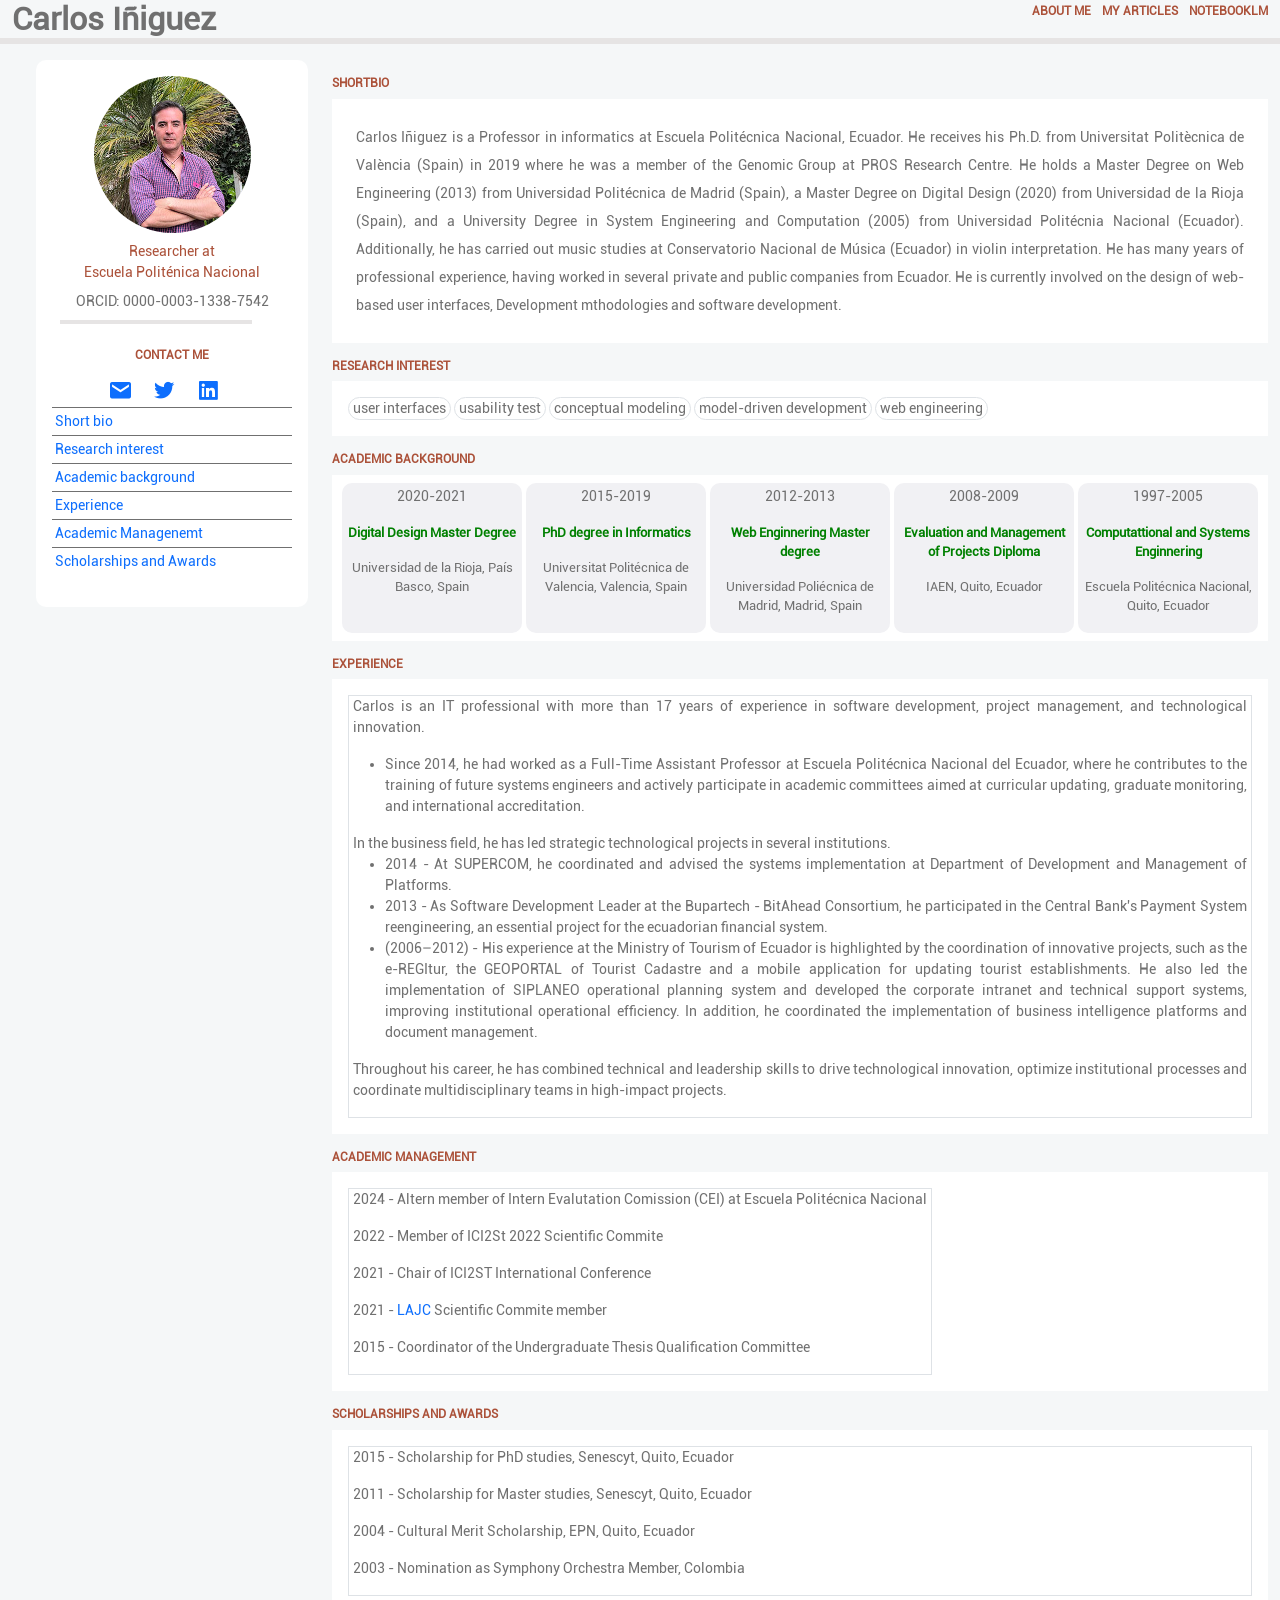
==== index.html @ 4444f332 "Reinicio" ====
<!DOCTYPE html>
<html lang="en">

<head>
    <meta charset="UTF-8">
    <meta http-equiv="X-UA-Compatible" content="IE=edge">
    <meta name="viewport" content="width=device-width, initial-scale=1.0">
    <title>Document</title>
    <!-- CSS Bootstrap -->
    <link href="https://cdn.jsdelivr.net/npm/bootstrap@5.1.3/dist/css/bootstrap.min.css" rel="stylesheet"
        integrity="sha384-1BmE4kWBq78iYhFldvKuhfTAU6auU8tT94WrHftjDbrCEXSU1oBoqyl2QvZ6jIW3" crossorigin="anonymous">
    <!-- CSS boxicons-->
    <link href='https://unpkg.com/boxicons@2.1.2/css/boxicons.min.css' rel='stylesheet'>
    <!-- CSS personal -->
    <link href="css/estilos.css" rel="stylesheet">

</head>

<body>
    <div class="container-fluid">

        <div class="row">
            <!--header class="fixed-top bg-white pt-3"-->
            <div class="col-12 col-lg-3 text-center text-lg-start">
                <h2 class="titulo d-inline">Carlos Iñiguez</h2>
            </div>
            <div class="col-12 col-lg-9 text-center text-lg-end">
                <!--span class="float-end me-5"-->
                <ul class="list-inline">
                    <li class="list-inline-item"><a class="menu" href="index.html">about me</a></li>
                    <li class="list-inline-item"><a class="menu" href="publications.html">my articles</a></li>
                    <li class="list-inline-item "><a class="menu" href="notebooklm/index.html">notebooklm</a></li>
                </ul>
                <!--/span-->
            </div>
            <div style="height: 6px; background-color: #E6E4E4;"> </div>
            <!--/header-->
        </div>





        <div class="row pt-3">
            <div class="col-12 col-md-3">
                <div id="carta" class="p-3 ms-4 mb-4 bg-white text-center">
                    <img src="img/fotoPerfil2.jpg" alt="carlos iniguez" class="img-fluid rounded-circle" width="157px">
                    <div class="color3 mt-2">Researcher at <br> Escuela Politénica Nacional</div>
                    <div class="mt-2 mb-2">ORCID: 0000-0003-1338-7542</div>
                    <div class="ms-2 me-2" style="background-color:#E6E4E4;width: 80%;height: 4px;"></div>
                    <h2 class="menu mt-4 mb-3">Contact me</h2>

                    <span class="me-3">
                        <a href="mailto:carlos.iniguez@epn.edu.ec" target="_blank"><i
                                class='bx bxs-envelope bx-sm'></i></a>
                    </span>
                    <span class="me-3">
                        <a href="https://twitter.com/piposenior" target="_blank"><i
                                class='bx bxl-twitter bx-sm'></i></a>
                    </span>
                    <span class="me-3">
                        <a href="http://linkedin.com/in/carlos-iñiguez-58843658" target="_blank"><i
                                class='bx bxl-linkedin-square bx-sm'></i></a>
                    </span>

                    <div class="main-menu">
                        <ul>
                            <li><a href="#shortbio">Short bio</a></li>
                            <li><a href="#research">Research interest</a></li>
                            <li><a href="#academic">Academic background</a></li>
                            <li><a href="#experience">Experience</a></li>
                            <li><a href="#management">Academic Managenemt</a></li>
                            <li><a href="#scholarships">Scholarships and Awards</a></li>
                        </ul>
                    </div>

                </div>
            </div>

            <div class="col-12 col-md-9">
                <h2 id="shortbio" class="menu mt-3">Shortbio</h2>
                <div class="p-4 bg-white lh-lg text-justify">
                    Carlos Iñiguez is a Professor in informatics at Escuela Politécnica Nacional, Ecuador. He
                    receives his Ph.D. from Universitat Politècnica de València (Spain) in 2019 where he was a member of
                    the Genomic Group at PROS Research Centre. He holds a Master Degree on Web Engineering (2013) from
                    Universidad Politécnica de Madrid (Spain), a Master Degree on Digital Design (2020) from Universidad de la Rioja (Spain), and a University Degree in System Engineering and
                    Computation (2005) from Universidad Politécnia Nacional (Ecuador). Additionally, he has carried out
                    music studies at Conservatorio Nacional de Música (Ecuador) in violin interpretation. He has many years
                    of professional experience, having worked in several private and public companies from Ecuador. He
                    is currently involved on the design of web-based user interfaces, Development mthodologies and software development.
                </div>
                <h2 id="research" class="menu mt-3">research interest</h2>
                <div class="p-2 bg-white p-3">
                    <div class="border border-1 rounded-pill d-inline-block ps-1 pe-1">user interfaces</div>
                    <div class="border border-1 rounded-pill d-inline-block ps-1 pe-1">usability test</div>
                    <div class="border border-1 rounded-pill d-inline-block ps-1 pe-1">conceptual modeling</div>
                    <div class="border border-1 rounded-pill d-inline-block ps-1 pe-1">model-driven development</div>
                    <div class="border border-1 rounded-pill d-inline-block ps-1 pe-1">web engineering</div>
                </div>
                <h2 id="academic" class="menu mt-3">Academic Background</h2>
                <div class="bg-white p-2 d-flex justify-content-around">
                    <div class="time-card">
                        <p>2020-2021</p>
                        <div class="text-minimal">
                            <p>Digital Design Master Degree</p>
                            <p>Universidad de la Rioja, País Basco, Spain</p>
                        </div>
                    </div>
                    <div class="time-card">
                        <p>2015-2019</p>
                        <div class="text-minimal">
                            <p class="text-minimal">PhD degree in Informatics</p>
                            <p>Universitat Politécnica de Valencia, Valencia, Spain</p>
                        </div>
                    </div>
                    <div class="time-card">
                        <p>2012-2013</p>
                        <div class="text-minimal">
                            <p>Web Enginnering Master degree</p>
                            <p>Universidad Poliécnica de Madrid, Madrid, Spain</p>
                        </div>
                    </div>
                    <div class="time-card">
                        <p>2008-2009</p>
                        <div class="text-minimal">
                            <p>Evaluation and Management of Projects Diploma</p>
                            <p>IAEN, Quito, Ecuador</p>
                        </div>
                    </div>
                    <div class="time-card">
                        <p>1997-2005</p>
                        <div class="text-minimal">
                            <p>Computattional and Systems Enginnering</p>
                            <p>Escuela Politécnica Nacional, Quito, Ecuador</p>
                        </div>
                    </div>
                </div>
                <h2 id="experience" class="menu mt-3">Experience</h2>
                <div id="experience" class="p-2 bg-white p-3">
                    <div class="education border border-1 d-inline-block ps-1 pe-1 text-justify">
                        <p> Carlos is an IT professional with more than 17 years of experience in software development,
                            project management, and technological innovation.
                            <ul>
                                <li>Since 2014, he had worked as a Full-Time
                                    Assistant Professor at Escuela Politécnica Nacional del Ecuador, where he contributes to
                                    the training of future systems engineers and actively participate in academic committees
                                    aimed at curricular updating, graduate monitoring, and international accreditation.</li>
                              
                            </ul>
                            In the business field, he has led strategic technological projects in several institutions. 
                            <ul>
                                <li>2014 - At SUPERCOM, he coordinated and advised the systems implementation at Department of Development and Management of Platforms. </li>
                                <li>2013 - As Software Development Leader at the Bupartech - BitAhead Consortium, he participated in the Central Bank's Payment System reengineering, an essential project for the ecuadorian
                                    financial system. </li>
                                <li>(2006–2012) - His experience at the Ministry of Tourism of Ecuador is highlighted by the
                                    coordination of innovative projects, such as the e-REGItur, the GEOPORTAL of Tourist
                                    Cadastre and a mobile application for updating tourist establishments. He also led the
                                    implementation of SIPLANEO operational planning system and developed the corporate
                                    intranet and technical support systems, improving institutional operational efficiency. In
                                    addition, he coordinated the implementation of business intelligence platforms and
                                    document management.</li>
                            </ul>

                            Throughout his career, he has combined technical and leadership skills to drive technological
                            innovation, optimize institutional processes and coordinate multidisciplinary teams in
                            high-impact projects.</p>

                    </div>
                </div>
                
                <h2 id="management"  class="menu mt-3">Academic Management</h2>
                <div class="p-2 bg-white p-3">
                    <div class="education border border-1 d-inline-block ps-1 pe-1">
                        <p>2024 - Altern member of Intern Evalutation Comission (CEI) at Escuela Politécnica Nacional
                        </p>
                        <p>2022 - Member of ICI2St 2022 Scientific Commite</p>
                        <p>2021 - Chair of ICI2ST International Conference </p>
                        <p>2021 - <a href="https://lajc.epn.edu.ec/index.php/LAJC/login" target="_blank">LAJC</a> Scientific Commite member </p>
                        <p>2015 - Coordinator of the Undergraduate Thesis Qualification Committee</p>
                    </div>
                </div>
                <h2 id="scholarships" class="menu mt-3">Scholarships and Awards</h2>
                <div class="p-2 bg-white p-3 d-flex flex-column">
                    <div class="education border border-1 ps-1 pe-1">
                        <p>2015 - Scholarship for PhD studies, Senescyt, Quito, Ecuador</p>
                        <p>2011 - Scholarship for Master studies, Senescyt, Quito, Ecuador</p>
                        <p>2004 - Cultural Merit Scholarship, EPN, Quito, Ecuador</p>
                        <p>2003 - Nomination as Symphony Orchestra Member, Colombia</p>
                    </div>
                </div>

            </div>
        </div>
    </div>
</body>

</html>
---- css/estilos.css ----
/* fuentes */
@font-face {
  font-family: "Roboto-regular";
  src: url(../font/Roboto-Regular.ttf);
}
body {
  background-color: #f5f7f8;
  font-family: "Roboto-regular";
  font-size: 14px;
  color: #707070;
}
.text-minimal { font-size: 0.8rem;}
a{
    text-decoration: none;
}
.color2 {
  background-color: #e6e4e4;
}
.color3 {
  color: #ab5139;
}

.autores {
  font-family: "Roboto-regular";
  font-size: 10px;
  color: #707070;
}
.menu {
  color: #ab5139;
  font-family: "Roboto-regular";
  font-size: 12px;
  font-weight: bold;
  text-transform: uppercase;
}

.titulo {
  font-family: "Roboto-regular";
  font-size: 32px;
  font-weight: bold;
}

#carta {
  border-radius: 10px;
}

.paper-card{
  margin-top: 20px;

}
.paper-card ul{
  list-style: none;
  padding: 0;
  margin: 0;
}
.paper-card ul li{
  padding-left: 16px;;
}

.main-menu ul {list-style-type: none; padding: 0px;}
.main-menu ul li{ border-top: 1px solid #707070; text-align: left; padding: 3px;}
.main-menu ul li a{text-decoration: none; text-align: left;}

.time-card{
  width: 180px;
  height: 150px;
  text-align: center;
  background-color: hsl(240deg, 10%, 95%);
  padding: 3px;
  display: inline-block;
  border-radius: 10px;
}

.time-card>div>p:first-child{ color: green; font-weight: bold;}
.text-justify{ text-align: justify;}
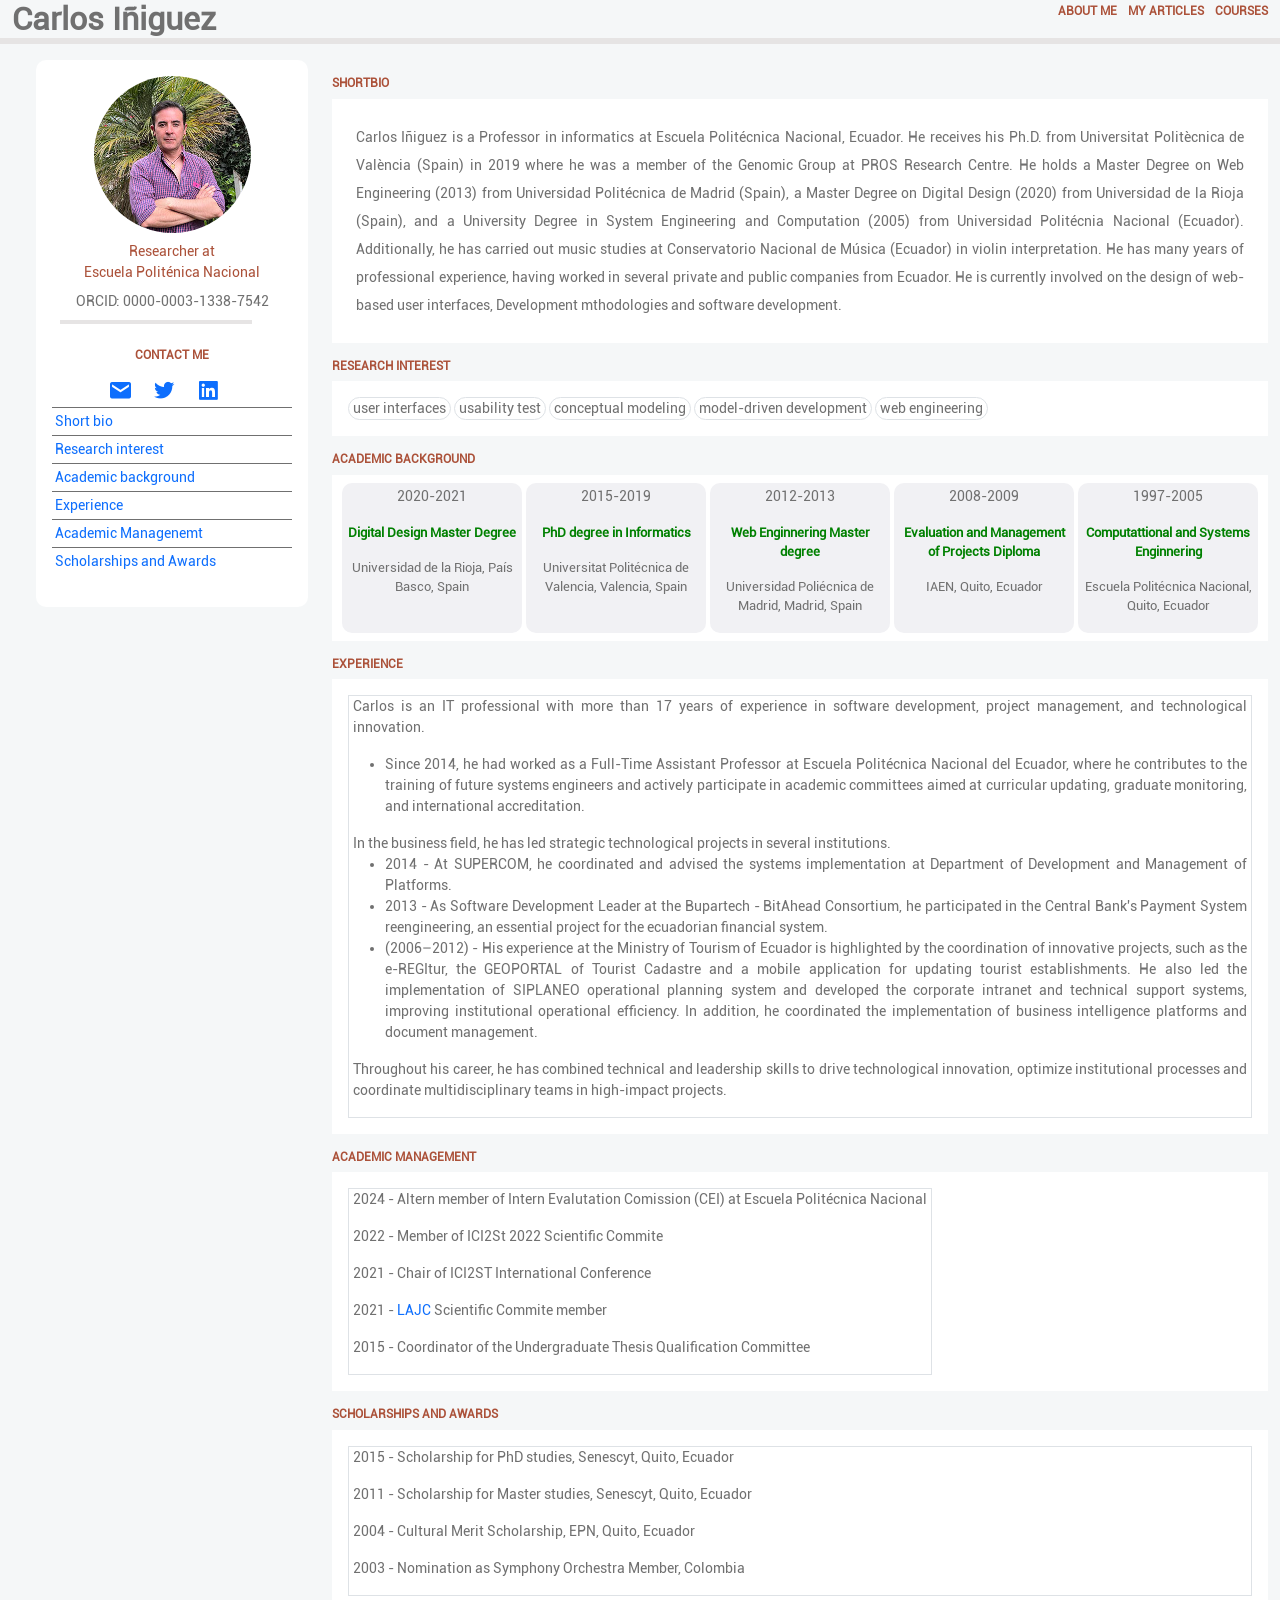
==== commit 1342bb11: "Cursos agregados" ====
--- a/index.html
+++ b/index.html
@@ -5,7 +5,7 @@
     <meta charset="UTF-8">
     <meta http-equiv="X-UA-Compatible" content="IE=edge">
     <meta name="viewport" content="width=device-width, initial-scale=1.0">
-    <title>Document</title>
+    <title>CV Carlos Iñiguez</title>
     <!-- CSS Bootstrap -->
     <link href="https://cdn.jsdelivr.net/npm/bootstrap@5.1.3/dist/css/bootstrap.min.css" rel="stylesheet"
         integrity="sha384-1BmE4kWBq78iYhFldvKuhfTAU6auU8tT94WrHftjDbrCEXSU1oBoqyl2QvZ6jIW3" crossorigin="anonymous">
@@ -29,18 +29,13 @@
                 <ul class="list-inline">
                     <li class="list-inline-item"><a class="menu" href="index.html">about me</a></li>
                     <li class="list-inline-item"><a class="menu" href="publications.html">my articles</a></li>
-                    <li class="list-inline-item "><a class="menu" href="notebooklm/index.html">notebooklm</a></li>
+                    <li class="list-inline-item "><a class="menu" href="courses.html">Courses</a></li>
                 </ul>
                 <!--/span-->
             </div>
             <div style="height: 6px; background-color: #E6E4E4;"> </div>
             <!--/header-->
         </div>
-
-
-
-
-
         <div class="row pt-3">
             <div class="col-12 col-md-3">
                 <div id="carta" class="p-3 ms-4 mb-4 bg-white text-center">
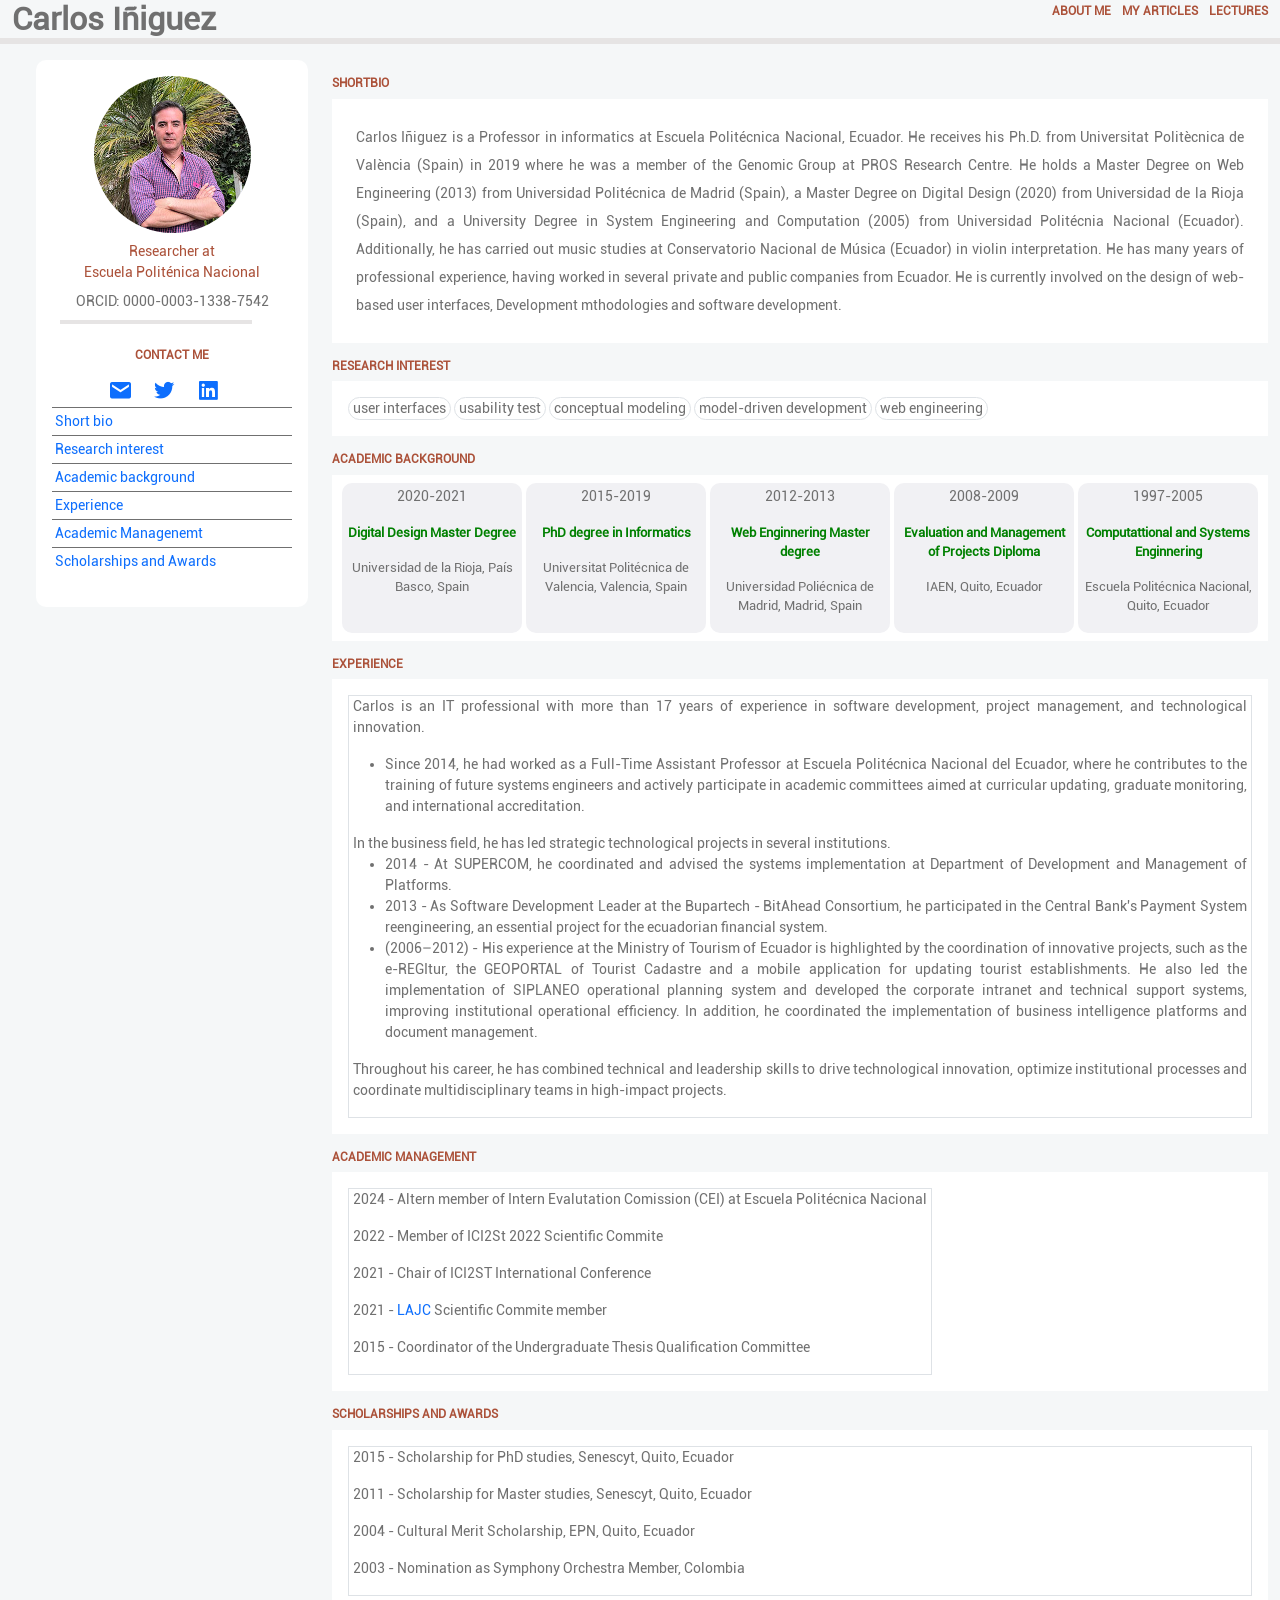
==== commit 6a11d29d: "Update index.html" ====
--- a/index.html
+++ b/index.html
@@ -29,7 +29,7 @@
                 <ul class="list-inline">
                     <li class="list-inline-item"><a class="menu" href="index.html">about me</a></li>
                     <li class="list-inline-item"><a class="menu" href="publications.html">my articles</a></li>
-                    <li class="list-inline-item "><a class="menu" href="courses.html">Courses</a></li>
+                    <li class="list-inline-item "><a class="menu" href="courses.html">Lectures</a></li>
                 </ul>
                 <!--/span-->
             </div>
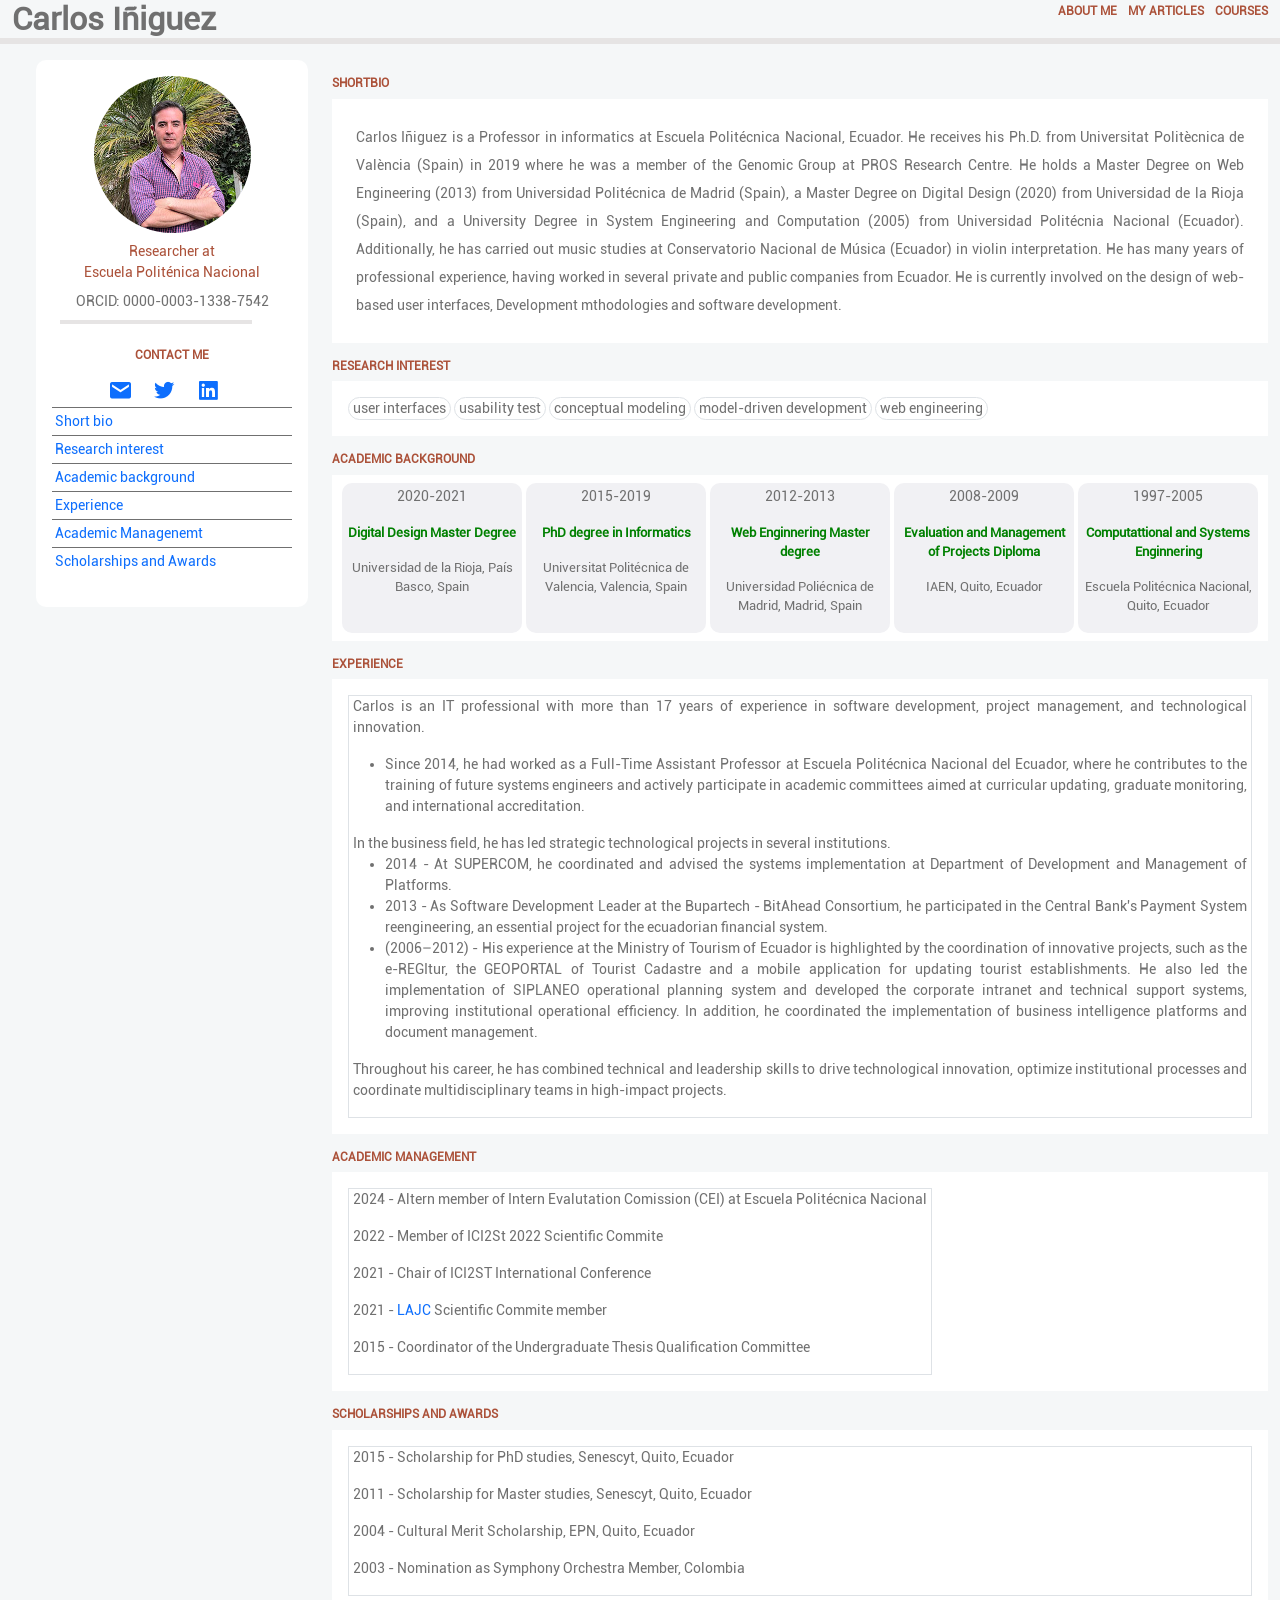
==== commit 84be169d: "Update index.html" ====
--- a/index.html
+++ b/index.html
@@ -29,7 +29,7 @@
                 <ul class="list-inline">
                     <li class="list-inline-item"><a class="menu" href="index.html">about me</a></li>
                     <li class="list-inline-item"><a class="menu" href="publications.html">my articles</a></li>
-                    <li class="list-inline-item "><a class="menu" href="courses.html">Lectures</a></li>
+                    <li class="list-inline-item "><a class="menu" href="courses.html">Courses</a></li>
                 </ul>
                 <!--/span-->
             </div>
